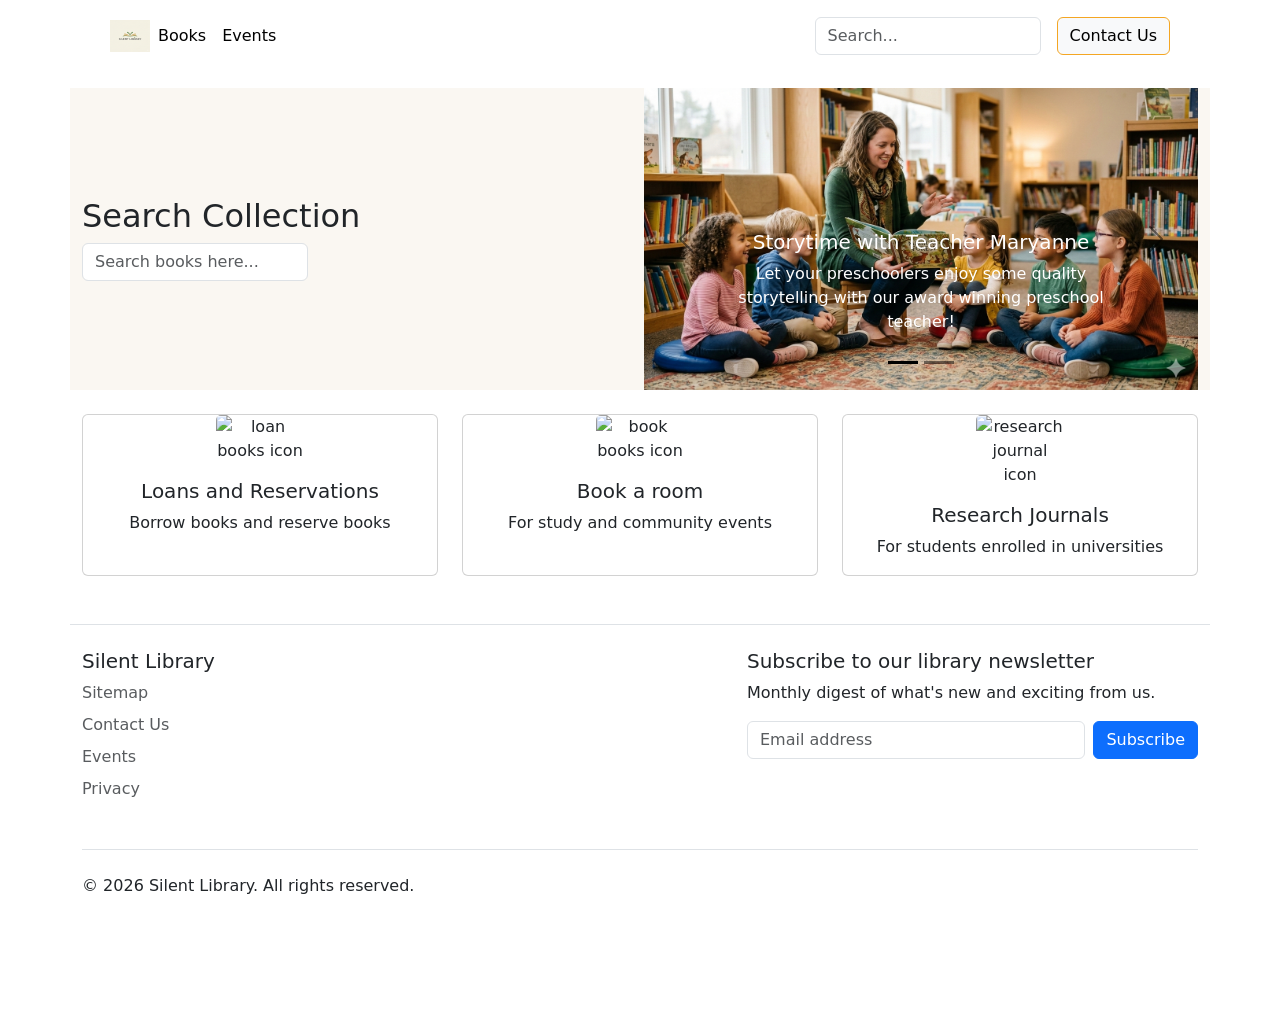
==== index.html @ 53591f7f "first commit" ====
<!doctype html>
<html lang="en">

<head>
  <meta charset="utf-8" />
  <meta name="viewport" content="width=device-width, initial-scale=1" />
  <meta name="description" content="" />
  <title>Silent Library</title>
  <link href="https://cdn.jsdelivr.net/npm/bootstrap@5.3.8/dist/css/bootstrap.min.css" rel="stylesheet" />


  <meta name="theme-color" content="#712cf9" />
  <link href="css/headers.css" rel="stylesheet" />
  <style>

  </style>

</head>

<body>
  <div class="container" id="header-bootstrap-example"></div>
  <div class="container bgcolor mb-4">
    <div class="row align-items-center justify-content-md-center gx-2">
      <div class="col-md-6">
        <!-- <div class="container align-content-center justify-content-center" style="margin:0 auto"> -->
        <div class="row">

          <h2>Search Collection</h2>

          <a href="/booklist.html" class="col-12 col-lg-auto mb-3 mb-lg-0 me-lg-3 text-decoration-none">
            <input type="search" class="form-control" placeholder="Search books here..." aria-label="Search" readonly />
          </a>
          <!-- <a href="booklist.html">Search Books</a> -->
        </div>
      </div>
      <div class="col-md-6">

        <div id="carouselExampleDark" class="carousel carousel-dark slide">
          <div class="carousel-indicators">
            <button type="button" data-bs-target="#carouselExampleDark" data-bs-slide-to="0" class="active"
              aria-current="true" aria-label="Slide 1"></button>
            <button type="button" data-bs-target="#carouselExampleDark" data-bs-slide-to="1"
              aria-label="Slide 2"></button>
           
          </div>
          <div class="carousel-inner">
            <div class="carousel-item active" data-bs-interval="5000">
              <img src="images/reading-event.png" class="d-block w-100" alt="...">
              <div class="carousel-caption d-none d-md-block">
                <h5 class="carouselfont">Storytime with Teacher Maryanne</h5>
                <p class="carouselfont">Let your preschoolers enjoy some quality storytelling with our award winning
                  preschool teacher!</p>
              </div>
            </div>
            <div class="carousel-item" data-bs-interval="2000">
              <img src="images/studentsresearch.jpg" class="d-block w-100" alt="...">
              <div class="carousel-caption d-none d-md-block">
                <h5>Student Research</h5>
                <p>Researching galore!</p>
              </div>
            </div>
            
          </div>
          <button class="carousel-control-prev" type="button" data-bs-target="#carouselExampleDark"
            data-bs-slide="prev">
            <span class="carousel-control-prev-icon" aria-hidden="true"></span>
            <span class="visually-hidden">Previous</span>
          </button>
          <button class="carousel-control-next" type="button" data-bs-target="#carouselExampleDark"
            data-bs-slide="next">
            <span class="carousel-control-next-icon" aria-hidden="true"></span>
            <span class="visually-hidden">Next</span>
          </button>
        </div>
      </div>
    </div>
  </div>
  <div class="container">
    <div class="row row-cols-1 row-cols-md-3 g-4">
      <div class="col text-center">
        <div class="card h-100">
          <img src="images/book-half.svg" class="card-img-top w-25 d-block mx-auto" alt="loan books icon">

          <div class="card-body">
            <h5 class="card-title">Loans and Reservations</h5>
            <p class="card-text">Borrow books and reserve books</p>
          </div>

        </div>
      </div>
      <div class="col text-center">
        <div class="card h-100">
          <img src="images/book-room.svg" class="card-img-top w-25 d-block mx-auto" alt="book books icon">
          <div class="card-body">
            <h5 class="card-title">Book a room</h5>
            <p class="card-text">For study and community events</p>
          </div>

        </div>
      </div>
      <div class="col text-center">
        <div class="card h-100">
          <img src="images/research-journal.svg" class="card-img-top w-25 d-block mx-auto" alt="research journal icon">
          <div class="card-body">
            <h5 class="card-title">Research Journals</h5>
            <p class="card-text">For students enrolled in universities</p>
          </div>

        </div>
      </div>
    </div>
  </div>

  <div class="container" id="footer-bootstrap-example"></div>


  <script>



    fetch('/header.html')                          // path relative to your site root
      .then(response => response.text())           // parse the response as plain text/HTML
      .then(html => {
        document.getElementById('header-bootstrap-example').innerHTML = html;
      })
      .catch(err => console.error('Header failed to load:', err));
    fetch('/footer.html')                          // path relative to your site root
      .then(response => response.text())           // parse the response as plain text/HTML
      .then(html => {
        document.getElementById('footer-bootstrap-example').innerHTML = html;
      })
      .catch(err => console.error('Footer failed to load:', err));
  </script>
</body>

</html>
---- css/headers.css ----
.form-control-dark {
  border-color: var(--bs-gray);
}
.form-control-dark:focus {
  border-color: #fff;
  box-shadow: 0 0 0 .25rem rgba(255, 255, 255, .25);
}

.text-small {
  font-size: 85%;
}

.dropdown-toggle:not(:focus) {
  outline: 0;
}

#searchbox {
  padding:100px;
  background-color: #FAF7F2;
  margin-bottom: 50px;

}

ul {
  list-style-type: none;
}

.refinesearch, .booksection {
  padding: 20px;
  border: 1px solid #F4A623;
  
}

.booklistdetail {
 margin-bottom: 50px; 
}

.bgcolor {
  background-color: #FAF7F2;
  
}

.booktitle:hover {
  text-decoration: rgb(13, 110, 253) underline;
  color: rgb(13, 110, 253) ;
}

.no-underline {
  text-decoration: none;
  color:black
}

.contactbtn {
  border: 1px solid #F4A623;

} 

.carouselfont {
  color: white;
}
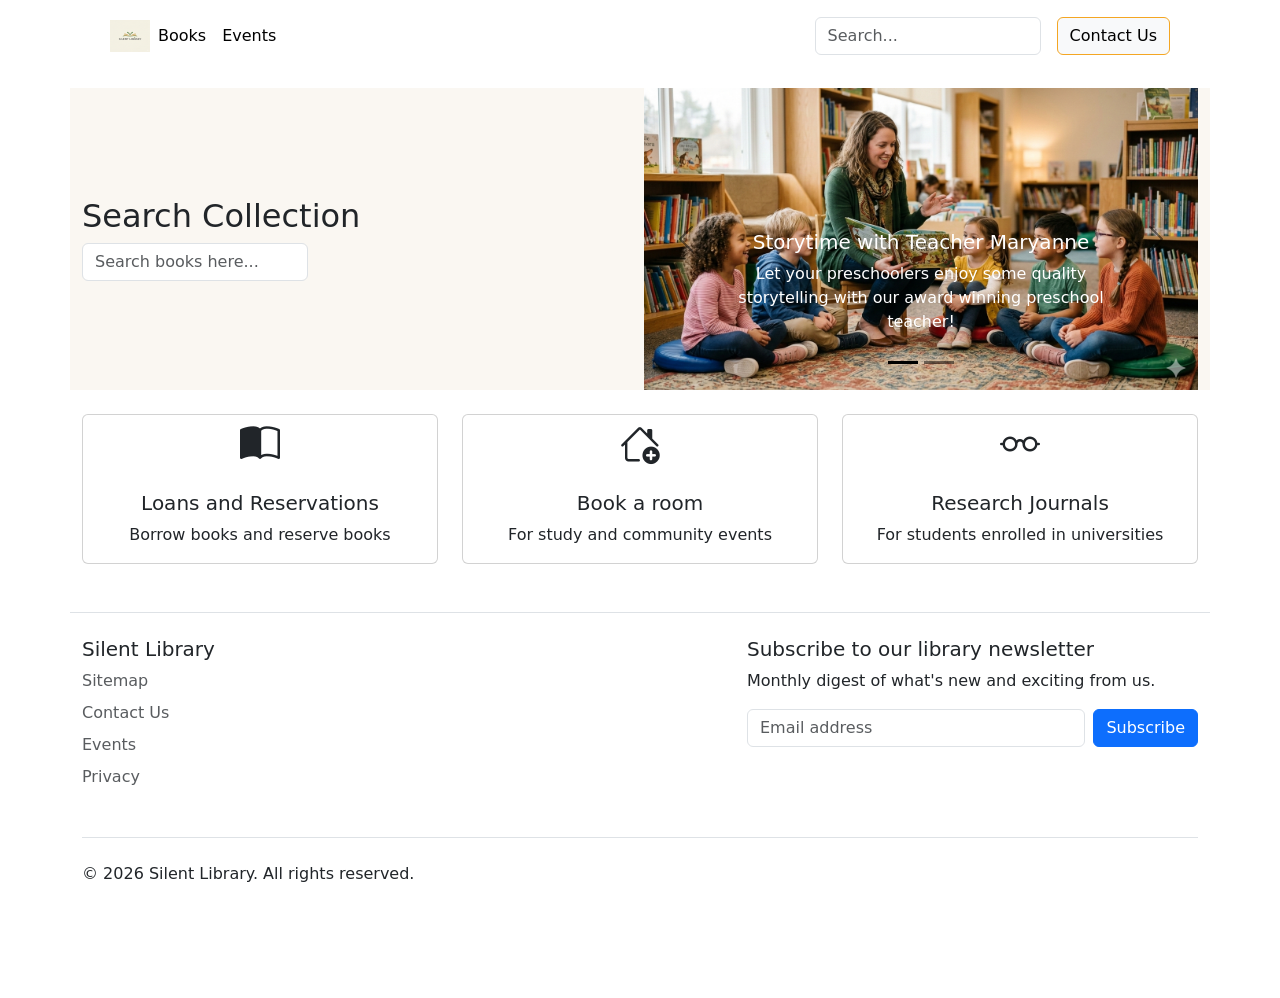
==== commit ec922218: "replaced downloaded icons with cdn" ====
--- a/index.html
+++ b/index.html
@@ -7,6 +7,7 @@
   <meta name="description" content="" />
   <title>Silent Library</title>
   <link href="https://cdn.jsdelivr.net/npm/bootstrap@5.3.8/dist/css/bootstrap.min.css" rel="stylesheet" />
+  <link href="https://cdn.jsdelivr.net/npm/bootstrap-icons@1.11.0/font/bootstrap-icons.css" rel="stylesheet">
 
 
   <meta name="theme-color" content="#712cf9" />
@@ -27,7 +28,7 @@
 
           <h2>Search Collection</h2>
 
-          <a href="/booklist.html" class="col-12 col-lg-auto mb-3 mb-lg-0 me-lg-3 text-decoration-none">
+          <a href="booklist.html" class="col-12 col-lg-auto mb-3 mb-lg-0 me-lg-3 text-decoration-none">
             <input type="search" class="form-control" placeholder="Search books here..." aria-label="Search" readonly />
           </a>
           <!-- <a href="booklist.html">Search Books</a> -->
@@ -41,7 +42,7 @@
               aria-current="true" aria-label="Slide 1"></button>
             <button type="button" data-bs-target="#carouselExampleDark" data-bs-slide-to="1"
               aria-label="Slide 2"></button>
-           
+
           </div>
           <div class="carousel-inner">
             <div class="carousel-item active" data-bs-interval="5000">
@@ -59,7 +60,7 @@
                 <p>Researching galore!</p>
               </div>
             </div>
-            
+
           </div>
           <button class="carousel-control-prev" type="button" data-bs-target="#carouselExampleDark"
             data-bs-slide="prev">
@@ -79,7 +80,9 @@
     <div class="row row-cols-1 row-cols-md-3 g-4">
       <div class="col text-center">
         <div class="card h-100">
-          <img src="images/book-half.svg" class="card-img-top w-25 d-block mx-auto" alt="loan books icon">
+          <!-- <img src="images/book-half.svg" class="card-img-top w-25 d-block mx-auto" alt="loan books icon"> -->
+          <i class="bi bi-book-half fs-1 d-block mx-auto text-center"></i>
+
 
           <div class="card-body">
             <h5 class="card-title">Loans and Reservations</h5>
@@ -90,7 +93,9 @@
       </div>
       <div class="col text-center">
         <div class="card h-100">
-          <img src="images/book-room.svg" class="card-img-top w-25 d-block mx-auto" alt="book books icon">
+          <!-- <img src="images/book-room.svg" class="card-img-top w-25 d-block mx-auto" alt="book books icon"> -->
+          <i class="bi bi-house-add fs-1 d-block mx-auto text-center"></i>
+
           <div class="card-body">
             <h5 class="card-title">Book a room</h5>
             <p class="card-text">For study and community events</p>
@@ -100,7 +105,10 @@
       </div>
       <div class="col text-center">
         <div class="card h-100">
-          <img src="images/research-journal.svg" class="card-img-top w-25 d-block mx-auto" alt="research journal icon">
+
+
+          <i class="bi bi-eyeglasses fs-1 d-block mx-auto text-center"></i>
+
           <div class="card-body">
             <h5 class="card-title">Research Journals</h5>
             <p class="card-text">For students enrolled in universities</p>
@@ -118,13 +126,13 @@
 
 
 
-    fetch('/header.html')                          // path relative to your site root
+    fetch('header.html')                          // path relative to your site root
       .then(response => response.text())           // parse the response as plain text/HTML
       .then(html => {
         document.getElementById('header-bootstrap-example').innerHTML = html;
       })
       .catch(err => console.error('Header failed to load:', err));
-    fetch('/footer.html')                          // path relative to your site root
+    fetch('footer.html')                          // path relative to your site root
       .then(response => response.text())           // parse the response as plain text/HTML
       .then(html => {
         document.getElementById('footer-bootstrap-example').innerHTML = html;
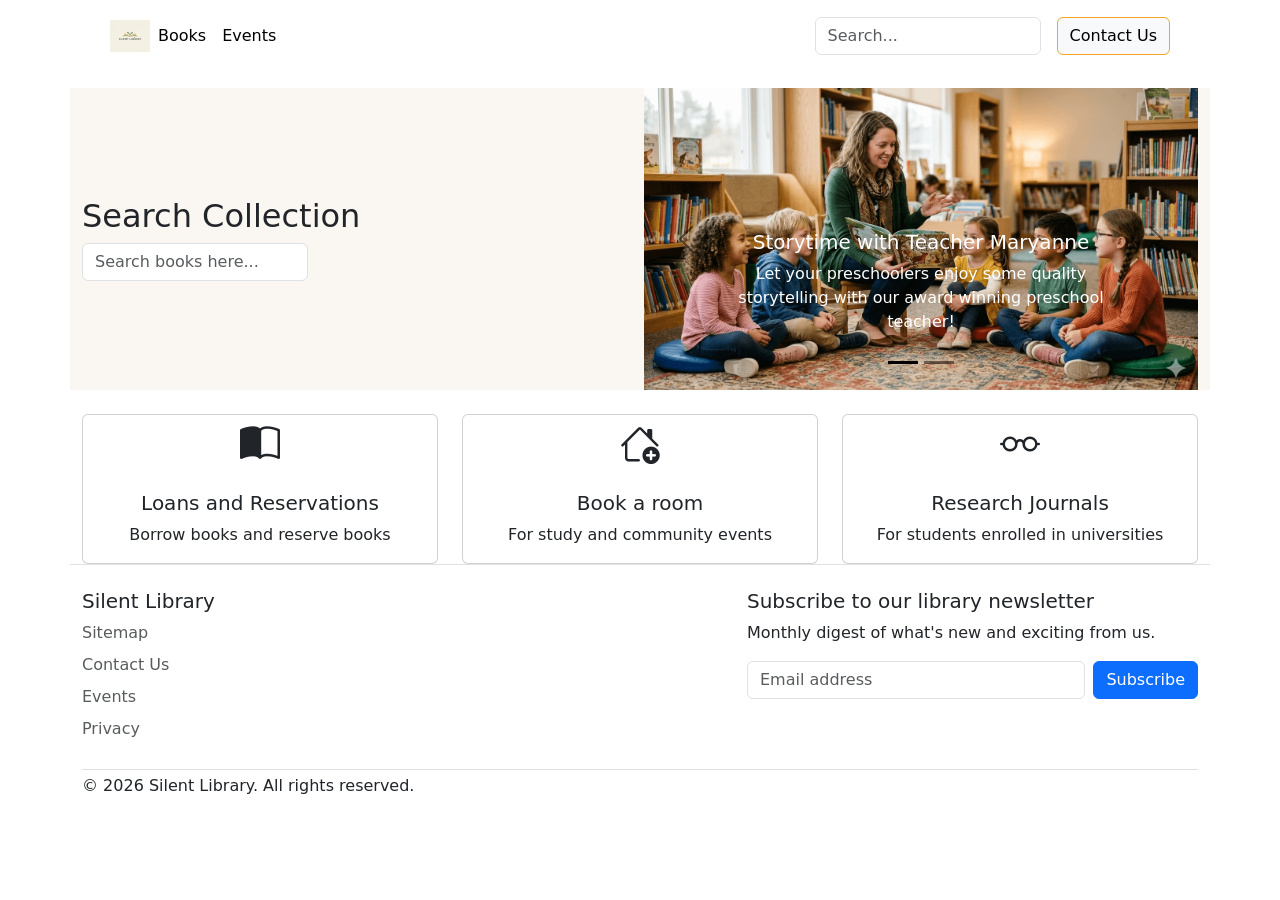
==== commit a33598e2: "updated" ====
--- a/index.html
+++ b/index.html
@@ -46,7 +46,7 @@
           </div>
           <div class="carousel-inner">
             <div class="carousel-item active" data-bs-interval="5000">
-              <img src="images/reading-event.png" class="d-block w-100" alt="...">
+              <img src="images/reading-event.png" class="d-block w-100" alt="reading event with kids">
               <div class="carousel-caption d-none d-md-block">
                 <h5 class="carouselfont">Storytime with Teacher Maryanne</h5>
                 <p class="carouselfont">Let your preschoolers enjoy some quality storytelling with our award winning
--- a/css/headers.css
+++ b/css/headers.css
@@ -57,4 +57,8 @@
 
 .carouselfont {
   color: white;
+}
+
+.footer-margin {
+  margin-top: auto;
 }
